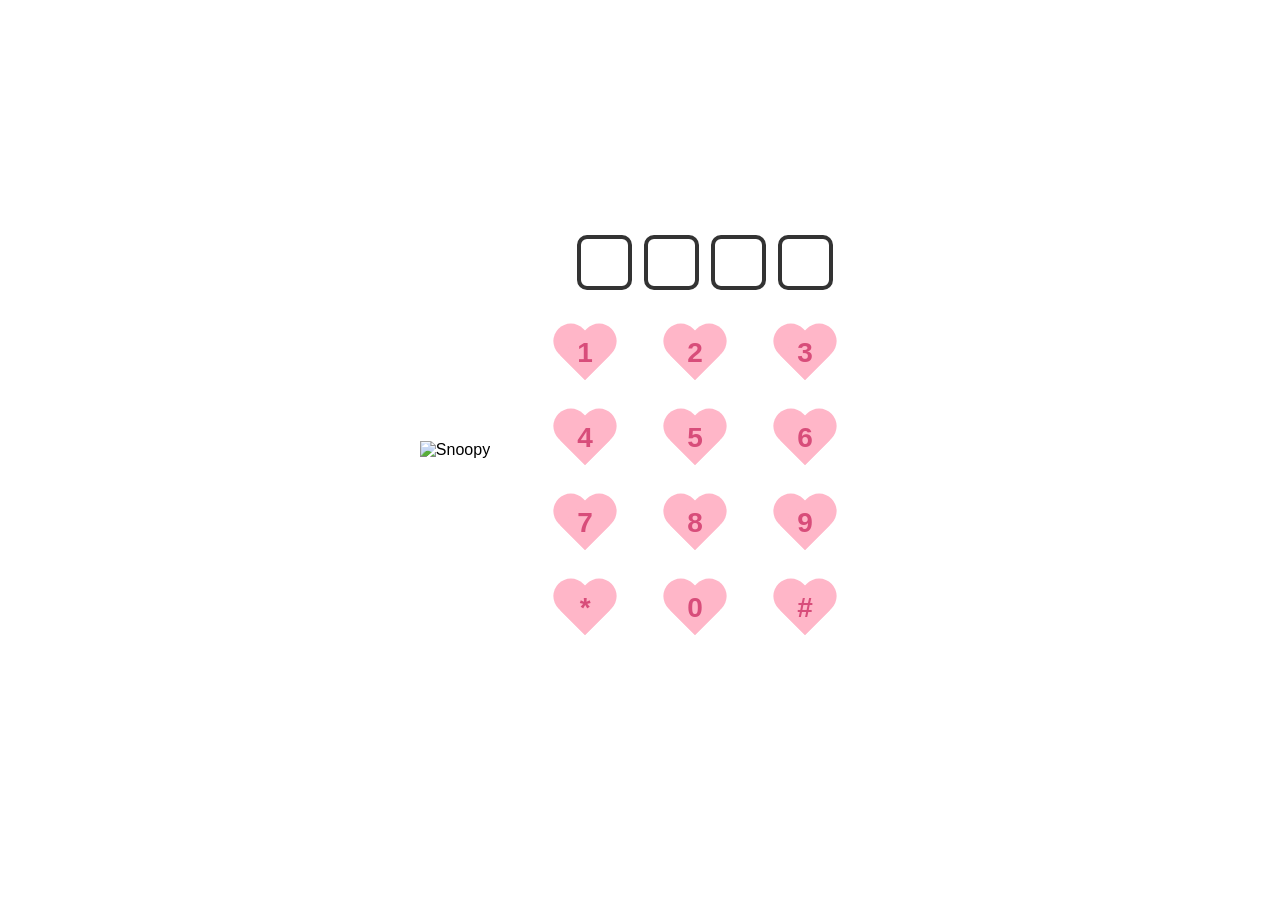
==== index.html @ 4b68501e "Add files via upload" ====
<!DOCTYPE html>
<html lang="en">
<head>
<meta charset="UTF-8">
<meta name="viewport" content="width=device-width, initial-scale=1.0">
<title>Love Lock</title>
<link rel="stylesheet" href="style.css">
</head>
<body>

<div class="container">

    <div class="left">
        <img src="/images/dog1.jpg" alt="Snoopy">
    </div>

    <div class="right">

        <div class="display">
            <div class="box" id="b1"></div>
            <div class="box" id="b2"></div>
            <div class="box" id="b3"></div>
            <div class="box" id="b4"></div>
        </div>

        <div class="keypad">

            <button class="heart" onclick="press('1')">1</button>
            <button class="heart" onclick="press('2')">2</button>
            <button class="heart" onclick="press('3')">3</button>

            <button class="heart" onclick="press('4')">4</button>
            <button class="heart" onclick="press('5')">5</button>
            <button class="heart" onclick="press('6')">6</button>

            <button class="heart" onclick="press('7')">7</button>
            <button class="heart" onclick="press('8')">8</button>
            <button class="heart" onclick="press('9')">9</button>

            <button class="heart" onclick="press('*')">*</button>
            <button class="heart" onclick="press('0')">0</button>
            <button class="heart" onclick="press('#')">#</button>

        </div>

        <p id="msg"></p>
        <button id="nextBtn" onclick="goNext()"
        style="display:none;">
            Continue ❤️</button>

    </div>

</div>


<script src="script.js"></script>

</body>
</html>
---- style.css ----
*{
margin:0;
padding:0;
box-sizing:border-box;
font-family:Arial,sans-serif;
}

body{
background:#ffffff;
display:flex;
justify-content:center;
align-items:center;
height:100vh;
}

.container{
display:flex;
align-items:center;
gap:60px;
}

.left img{
width:220px;
}

.right{
text-align:center;
}

.display{
display:flex;
justify-content:center;
gap:12px;
margin-bottom:30px;
}

.box{
width:55px;
height:55px;
border:4px solid #333;
border-radius:10px;
font-size:38px;
display:flex;
justify-content:center;
align-items:center;
font-weight:bold;
color:#d84d7a
}

.keypad{
display:grid;
grid-template-columns:repeat(3,90px);
gap:20px;
justify-content:center;
}

.heart{
    position: relative;
    width: 70px;
    height: 65px;
    border: none;
    background: transparent;
    cursor: pointer;
    font-size: 28px;
    font-weight: bold;
    color: #d84d7a;
    display: flex;
    justify-content: center;
    align-items: center;
    z-index: 1;
}

.heart::before,
.heart::after{
    content: "";
    position: absolute;
    width: 35px;
    height: 55px;
    background: #ffb6c8;
    border-radius: 35px 35px 0 0;
    z-index: -1;   /* Heart behind number */
}

.heart::before{
    left: 35px;
    transform: rotate(-45deg);
    transform-origin: 0 100%;
}

.heart::after{
    left: 0;
    transform: rotate(45deg);
    transform-origin: 100% 100%;
}

.heart:hover{
    transform: scale(1.05);
}

.heart:hover{
transform:scale(1.08);
}

#msg{
margin-top:25px;
font-size:24px;
font-weight:bold;
color:#ff4081;
}

#nextBtn{
    margin-top:15px;
    padding: 12px 30px;
    font-size: 18px;
    background-color: #ff7aa8;
    color: #fff;
    border: none;
    border-radius: 30px;
    font-weight: bold;
    cursor: pointer;
    transition: background-color 0.3s ease;
}

#nextBtn:hover{
    background-color: #ff5d94;
    transform: scale(1.05);
}
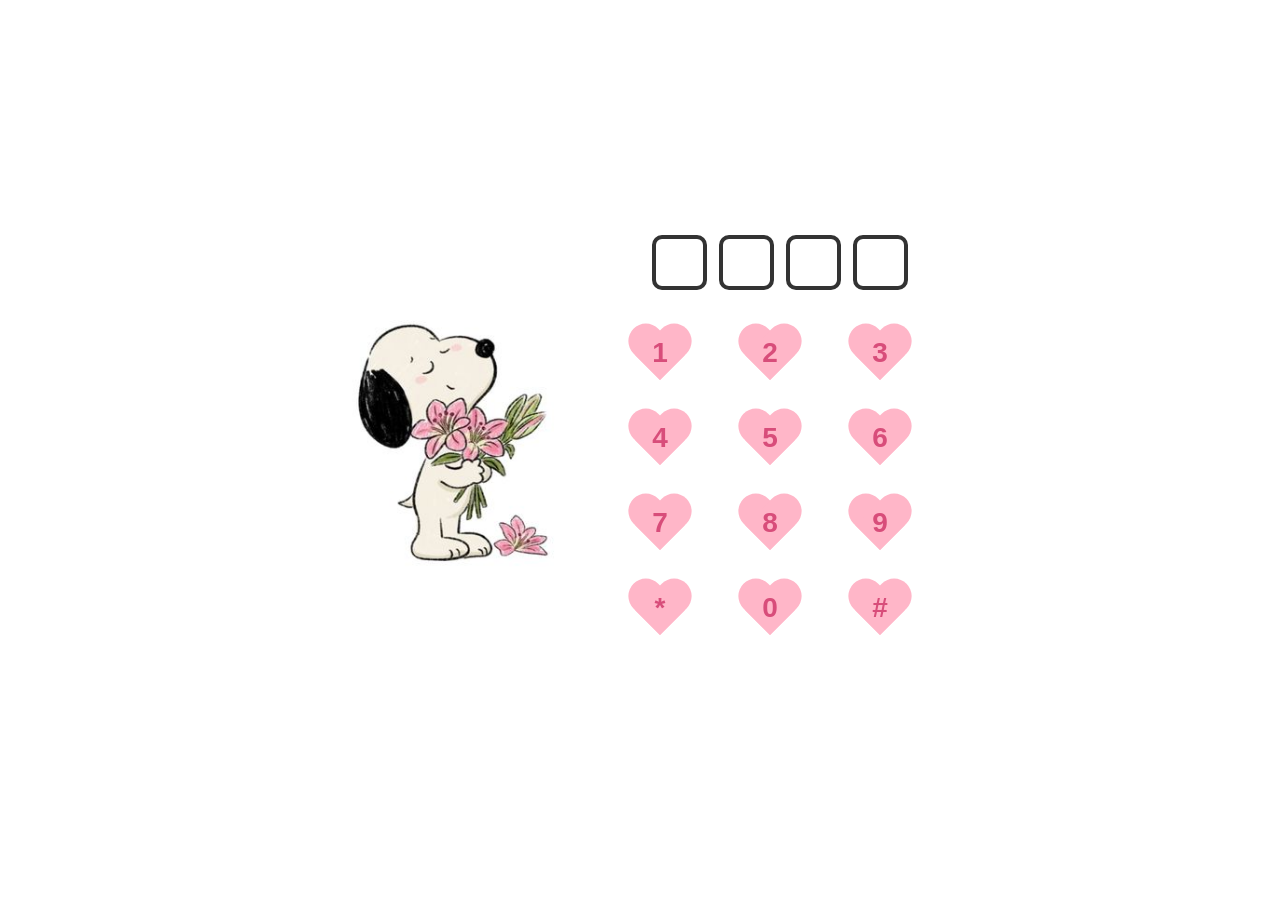
==== commit 2b266002: "Update index.html" ====
--- a/index.html
+++ b/index.html
@@ -11,7 +11,7 @@
 <div class="container">
 
     <div class="left">
-        <img src="/images/dog1.jpg" alt="Snoopy">
+        <img src="images/dog1.jpg" alt="Snoopy">
     </div>
 
     <div class="right">
@@ -56,4 +56,4 @@
 <script src="script.js"></script>
 
 </body>
-</html>+</html>
